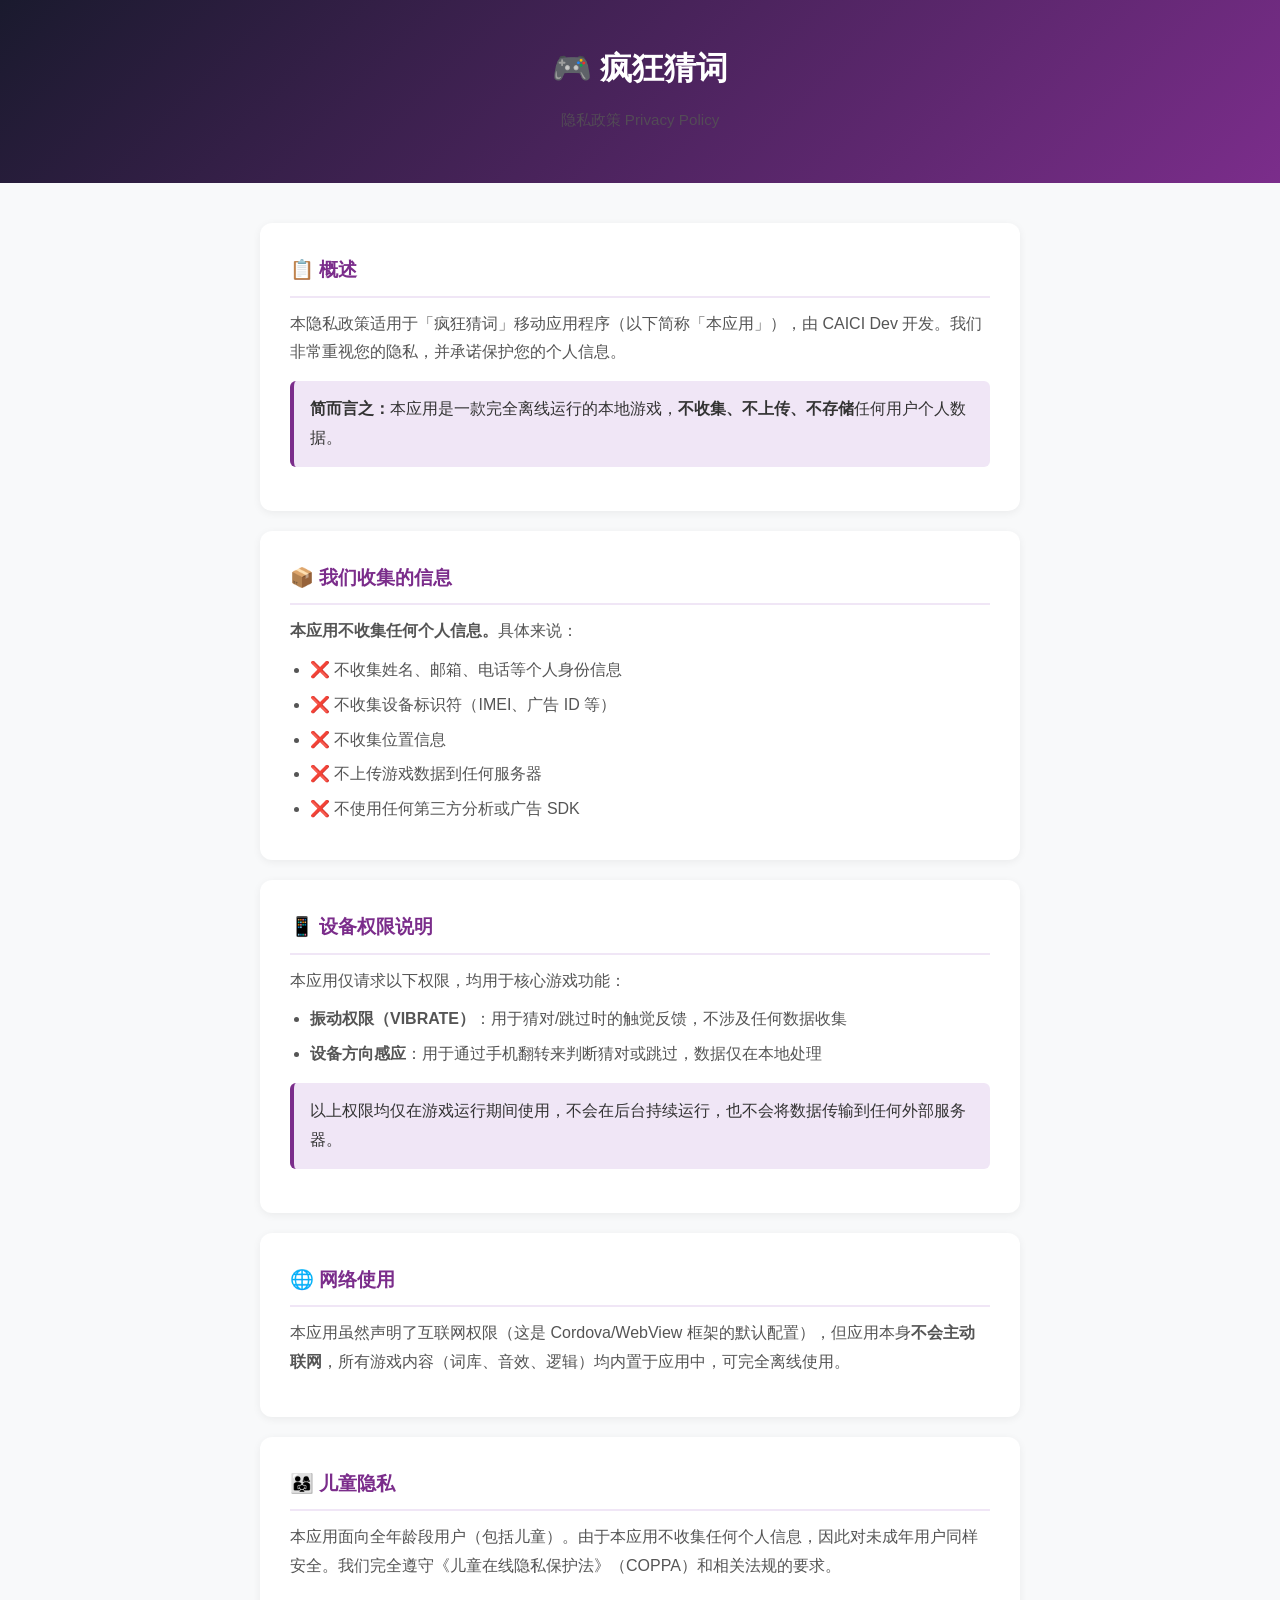
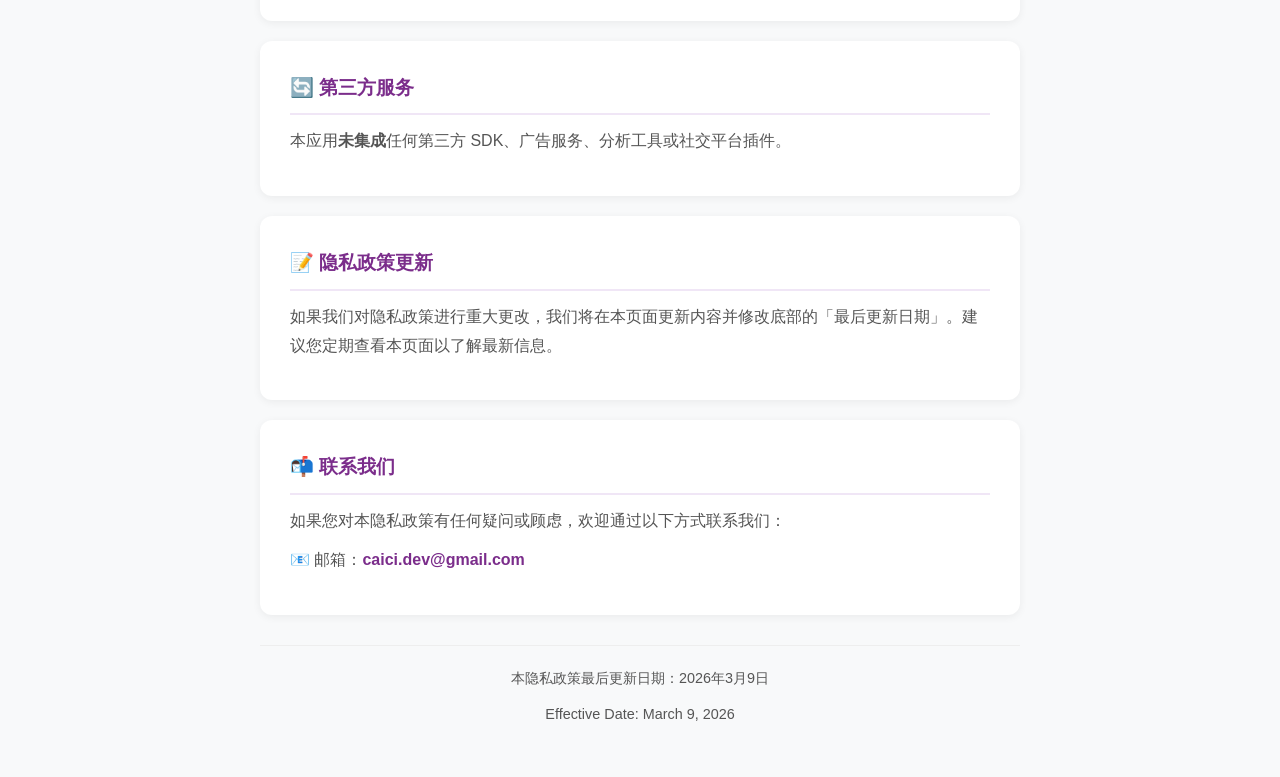
==== privacy-policy.html @ 0fbfa42c "Create privacy-policy.html Add privacy policy page" ====
<!DOCTYPE html>
<html lang="zh-CN">
<head>
  <meta charset="UTF-8">
  <meta name="viewport" content="width=device-width, initial-scale=1.0">
  <title>疯狂猜词 - 隐私政策</title>
  <style>
    * { box-sizing: border-box; margin: 0; padding: 0; }
    body {
      font-family: -apple-system, BlinkMacSystemFont, "Segoe UI", "PingFang SC", "Hiragino Sans GB", "Microsoft YaHei", sans-serif;
      background: #f8f9fa;
      color: #333;
      line-height: 1.8;
    }
    header {
      background: linear-gradient(135deg, #1a1a2e 0%, #7b2d8b 100%);
      color: white;
      padding: 40px 20px;
      text-align: center;
    }
    header h1 { font-size: 2em; margin-bottom: 8px; }
    header p { opacity: 0.8; font-size: 0.95em; }
    .container { max-width: 800px; margin: 0 auto; padding: 40px 20px; }
    .section { background: white; border-radius: 12px; padding: 30px; margin-bottom: 20px; box-shadow: 0 2px 8px rgba(0,0,0,0.06); }
    h2 { color: #7b2d8b; font-size: 1.2em; margin-bottom: 12px; padding-bottom: 8px; border-bottom: 2px solid #f0e6f6; }
    p { margin-bottom: 10px; color: #555; }
    ul { padding-left: 20px; color: #555; }
    ul li { margin-bottom: 6px; }
    .highlight { background: #f0e6f6; border-left: 4px solid #7b2d8b; padding: 14px 16px; border-radius: 6px; margin: 14px 0; }
    .date { text-align: center; color: #999; font-size: 0.9em; margin-top: 30px; padding-top: 20px; border-top: 1px solid #eee; }
    .contact-link { color: #7b2d8b; text-decoration: none; font-weight: bold; }
  </style>
</head>
<body>

<header>
  <h1>🎮 疯狂猜词</h1>
  <p>隐私政策 Privacy Policy</p>
</header>

<div class="container">

  <div class="section">
    <h2>📋 概述</h2>
    <p>本隐私政策适用于「疯狂猜词」移动应用程序（以下简称「本应用」），由 CAICI Dev 开发。我们非常重视您的隐私，并承诺保护您的个人信息。</p>
    <div class="highlight">
      <strong>简而言之：</strong>本应用是一款完全离线运行的本地游戏，<strong>不收集、不上传、不存储</strong>任何用户个人数据。
    </div>
  </div>

  <div class="section">
    <h2>📦 我们收集的信息</h2>
    <p><strong>本应用不收集任何个人信息。</strong>具体来说：</p>
    <ul>
      <li>❌ 不收集姓名、邮箱、电话等个人身份信息</li>
      <li>❌ 不收集设备标识符（IMEI、广告 ID 等）</li>
      <li>❌ 不收集位置信息</li>
      <li>❌ 不上传游戏数据到任何服务器</li>
      <li>❌ 不使用任何第三方分析或广告 SDK</li>
    </ul>
  </div>

  <div class="section">
    <h2>📱 设备权限说明</h2>
    <p>本应用仅请求以下权限，均用于核心游戏功能：</p>
    <ul>
      <li><strong>振动权限（VIBRATE）</strong>：用于猜对/跳过时的触觉反馈，不涉及任何数据收集</li>
      <li><strong>设备方向感应</strong>：用于通过手机翻转来判断猜对或跳过，数据仅在本地处理</li>
    </ul>
    <div class="highlight">以上权限均仅在游戏运行期间使用，不会在后台持续运行，也不会将数据传输到任何外部服务器。</div>
  </div>

  <div class="section">
    <h2>🌐 网络使用</h2>
    <p>本应用虽然声明了互联网权限（这是 Cordova/WebView 框架的默认配置），但应用本身<strong>不会主动联网</strong>，所有游戏内容（词库、音效、逻辑）均内置于应用中，可完全离线使用。</p>
  </div>

  <div class="section">
    <h2>👨‍👩‍👧 儿童隐私</h2>
    <p>本应用面向全年龄段用户（包括儿童）。由于本应用不收集任何个人信息，因此对未成年用户同样安全。我们完全遵守《儿童在线隐私保护法》（COPPA）和相关法规的要求。</p>
  </div>

  <div class="section">
    <h2>🔄 第三方服务</h2>
    <p>本应用<strong>未集成</strong>任何第三方 SDK、广告服务、分析工具或社交平台插件。</p>
  </div>

  <div class="section">
    <h2>📝 隐私政策更新</h2>
    <p>如果我们对隐私政策进行重大更改，我们将在本页面更新内容并修改底部的「最后更新日期」。建议您定期查看本页面以了解最新信息。</p>
  </div>

  <div class="section">
    <h2>📬 联系我们</h2>
    <p>如果您对本隐私政策有任何疑问或顾虑，欢迎通过以下方式联系我们：</p>
    <p>📧 邮箱：<a href="mailto:caici.dev@gmail.com" class="contact-link">caici.dev@gmail.com</a></p>
  </div>

  <div class="date">
    <p>本隐私政策最后更新日期：2026年3月9日</p>
    <p>Effective Date: March 9, 2026</p>
  </div>

</div>
</body>
</html>
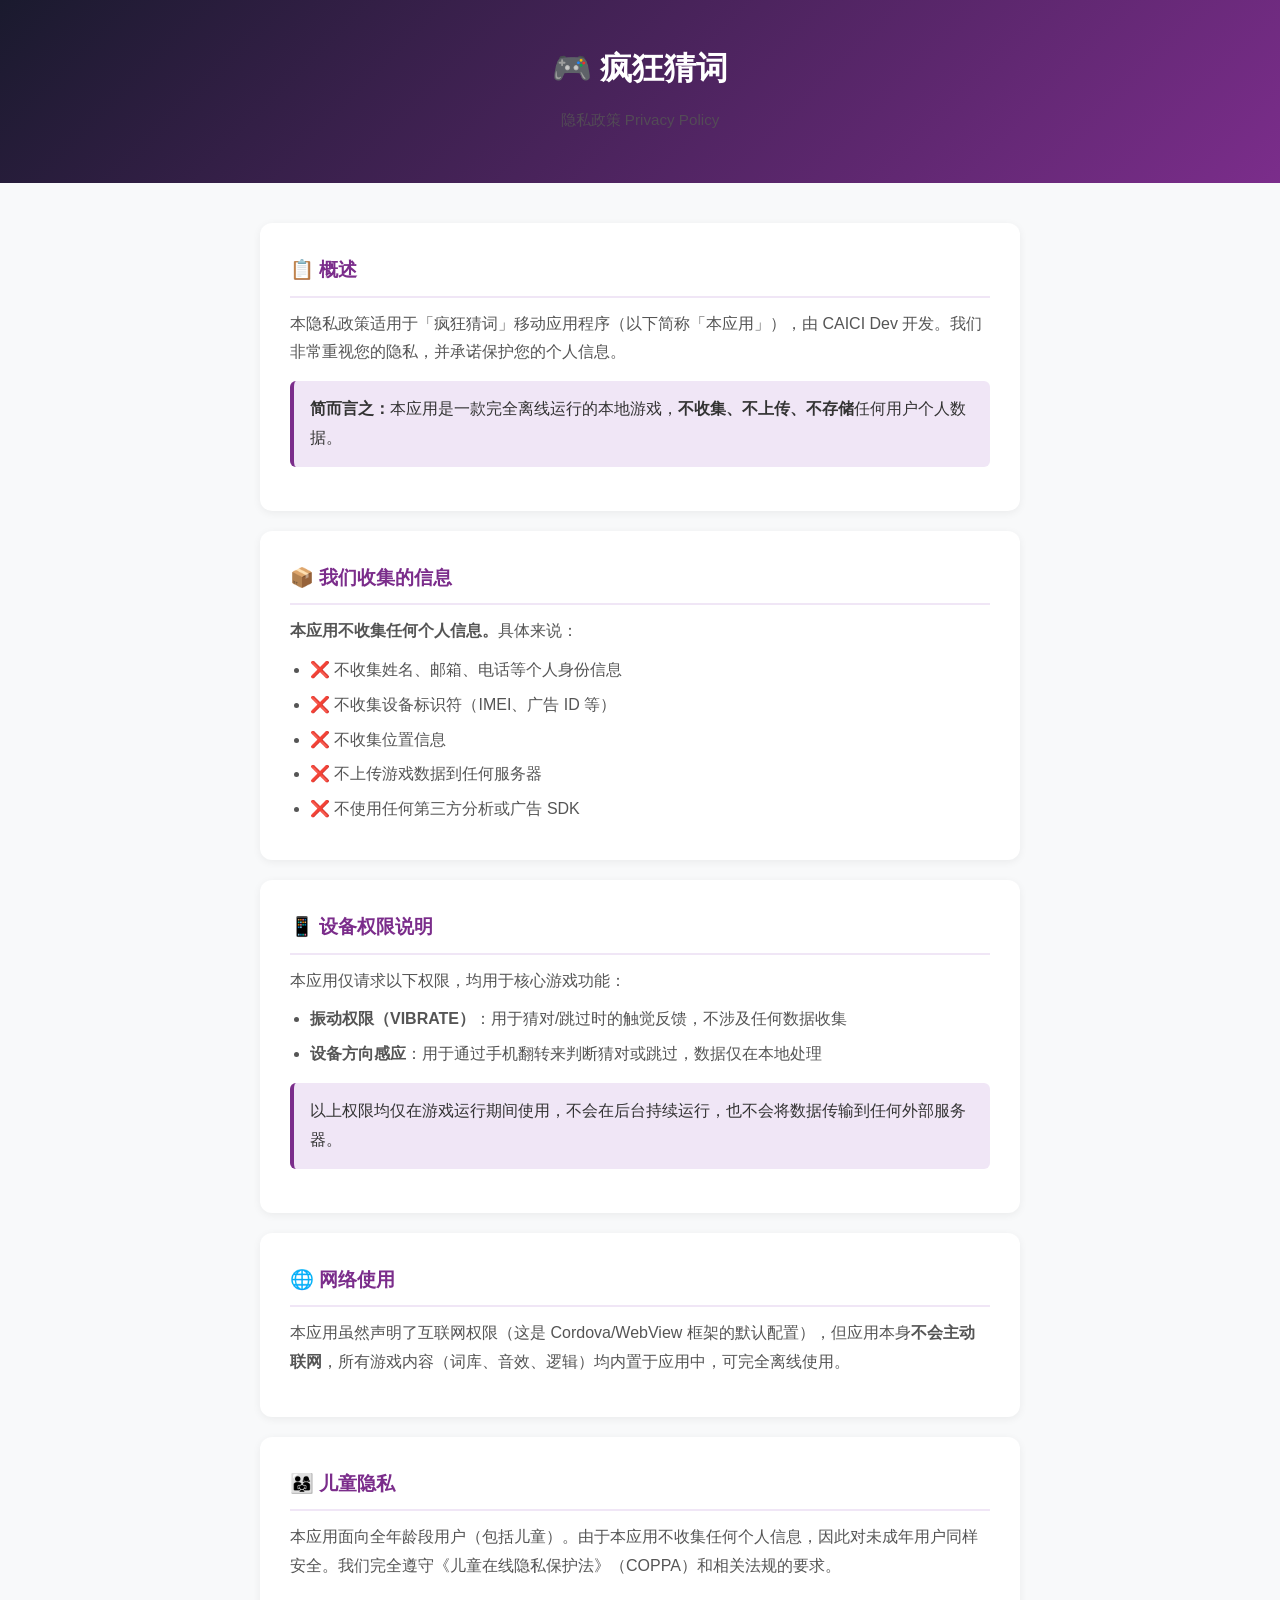
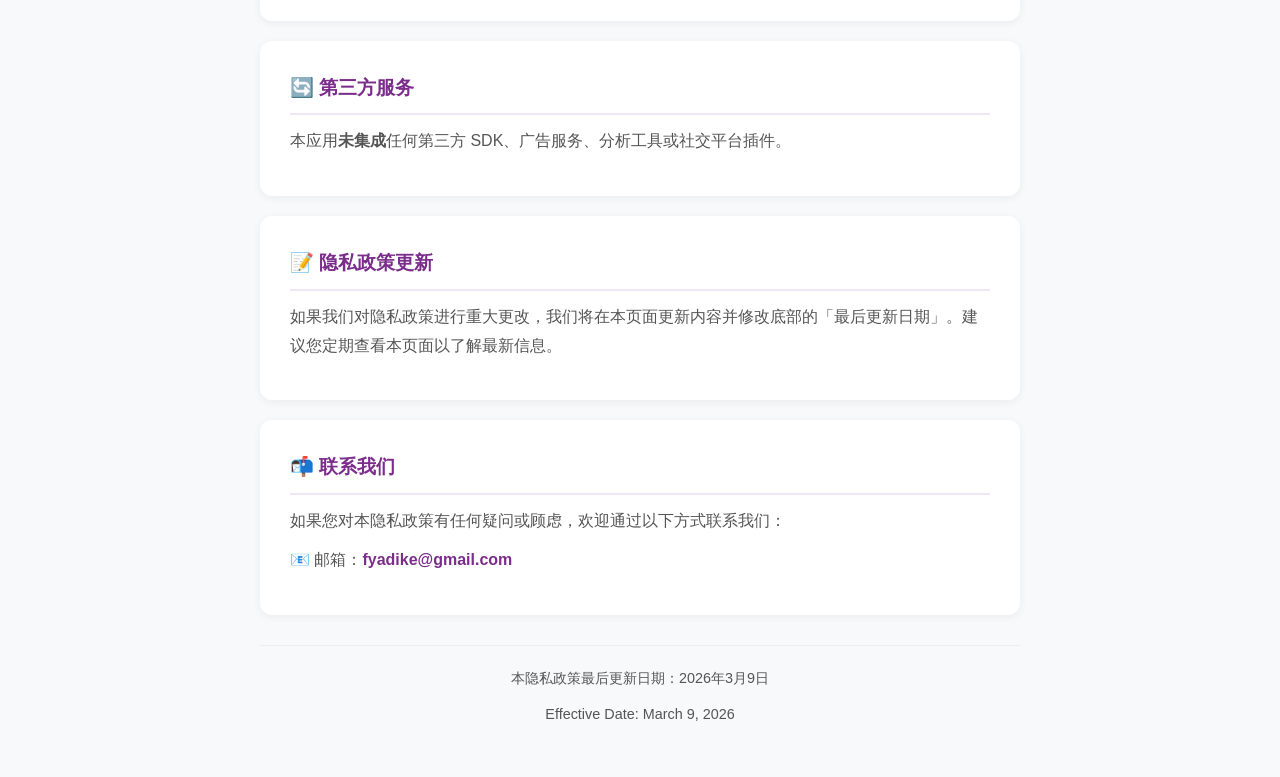
==== commit 631a3a99: "Update privacy-policy.html" ====
--- a/privacy-policy.html
+++ b/privacy-policy.html
@@ -93,7 +93,7 @@
   <div class="section">
     <h2>📬 联系我们</h2>
     <p>如果您对本隐私政策有任何疑问或顾虑，欢迎通过以下方式联系我们：</p>
-    <p>📧 邮箱：<a href="mailto:caici.dev@gmail.com" class="contact-link">caici.dev@gmail.com</a></p>
+    <p>📧 邮箱：<a href="mailto:fyadike@gmail.com" class="contact-link">fyadike@gmail.com</a></p>
   </div>
 
   <div class="date">
